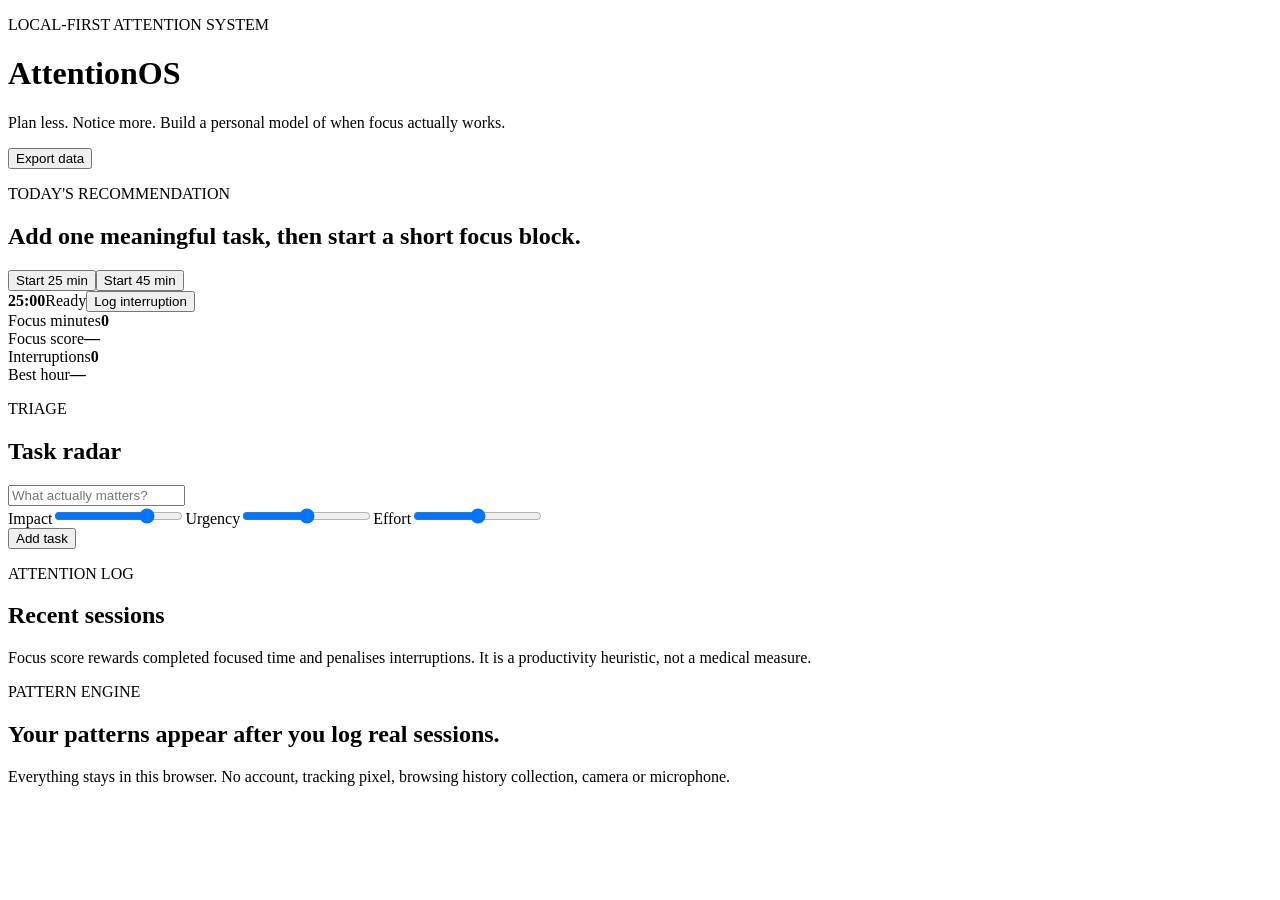
==== projects/attentionos/index.html @ cc58f020 "add AttentionOS product interface" ====
<!doctype html><html lang="en"><head><meta charset="utf-8"><meta name="viewport" content="width=device-width,initial-scale=1"><meta name="theme-color" content="#07111f"><title>AttentionOS</title><link rel="stylesheet" href="styles.css"></head><body><main class="shell"><header><div><p class="eyebrow">LOCAL-FIRST ATTENTION SYSTEM</p><h1>Attention<span>OS</span></h1><p class="sub">Plan less. Notice more. Build a personal model of when focus actually works.</p></div><button id="exportBtn" class="ghost">Export data</button></header><section class="hero panel"><div><p class="eyebrow">TODAY'S RECOMMENDATION</p><h2 id="recommendation">Add one meaningful task, then start a short focus block.</h2><div class="heroActions"><button id="start25">Start 25 min</button><button id="start45" class="ghost">Start 45 min</button></div></div><div class="timer"><strong id="timer">25:00</strong><span id="timerState">Ready</span><button id="interruptBtn" class="danger ghost">Log interruption</button></div></section><section class="metrics"><article class="panel"><span>Focus minutes</span><strong id="focusMinutes">0</strong></article><article class="panel"><span>Focus score</span><strong id="focusScore">—</strong></article><article class="panel"><span>Interruptions</span><strong id="interruptions">0</strong></article><article class="panel"><span>Best hour</span><strong id="bestHour">—</strong></article></section><section class="columns"><div class="panel"><p class="eyebrow">TRIAGE</p><h2>Task radar</h2><form id="taskForm"><input id="taskTitle" placeholder="What actually matters?" required maxlength="100"><div class="three"><label>Impact<input id="impact" type="range" min="1" max="5" value="4"></label><label>Urgency<input id="urgency" type="range" min="1" max="5" value="3"></label><label>Effort<input id="effort" type="range" min="1" max="5" value="3"></label></div><button>Add task</button></form><div id="tasks" class="list"></div></div><div class="panel"><p class="eyebrow">ATTENTION LOG</p><h2>Recent sessions</h2><p class="muted">Focus score rewards completed focused time and penalises interruptions. It is a productivity heuristic, not a medical measure.</p><div id="sessions" class="list"></div></div></section><section class="panel insight"><p class="eyebrow">PATTERN ENGINE</p><h2 id="insight">Your patterns appear after you log real sessions.</h2><p class="muted">Everything stays in this browser. No account, tracking pixel, browsing history collection, camera or microphone.</p></section></main><script src="core.js"></script><script src="app.js"></script></body></html>
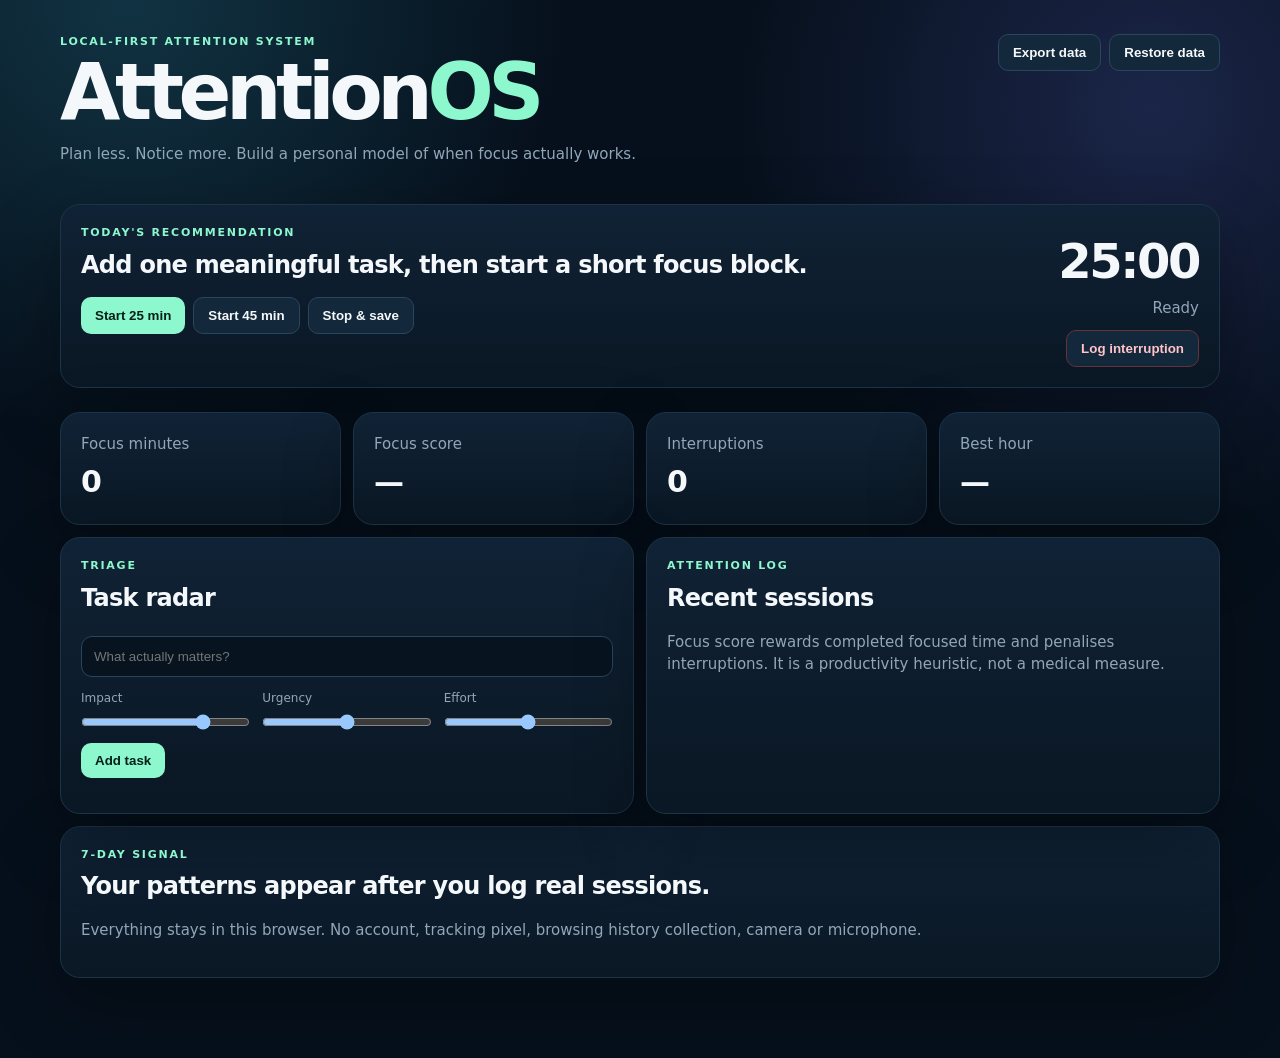
==== commit 4b164d6e: "QA: add session controls, restore, and weekly trend UI" ====
--- a/projects/attentionos/index.html
+++ b/projects/attentionos/index.html
@@ -1 +1 @@
-<!doctype html><html lang="en"><head><meta charset="utf-8"><meta name="viewport" content="width=device-width,initial-scale=1"><meta name="theme-color" content="#07111f"><title>AttentionOS</title><link rel="stylesheet" href="styles.css"></head><body><main class="shell"><header><div><p class="eyebrow">LOCAL-FIRST ATTENTION SYSTEM</p><h1>Attention<span>OS</span></h1><p class="sub">Plan less. Notice more. Build a personal model of when focus actually works.</p></div><button id="exportBtn" class="ghost">Export data</button></header><section class="hero panel"><div><p class="eyebrow">TODAY'S RECOMMENDATION</p><h2 id="recommendation">Add one meaningful task, then start a short focus block.</h2><div class="heroActions"><button id="start25">Start 25 min</button><button id="start45" class="ghost">Start 45 min</button></div></div><div class="timer"><strong id="timer">25:00</strong><span id="timerState">Ready</span><button id="interruptBtn" class="danger ghost">Log interruption</button></div></section><section class="metrics"><article class="panel"><span>Focus minutes</span><strong id="focusMinutes">0</strong></article><article class="panel"><span>Focus score</span><strong id="focusScore">—</strong></article><article class="panel"><span>Interruptions</span><strong id="interruptions">0</strong></article><article class="panel"><span>Best hour</span><strong id="bestHour">—</strong></article></section><section class="columns"><div class="panel"><p class="eyebrow">TRIAGE</p><h2>Task radar</h2><form id="taskForm"><input id="taskTitle" placeholder="What actually matters?" required maxlength="100"><div class="three"><label>Impact<input id="impact" type="range" min="1" max="5" value="4"></label><label>Urgency<input id="urgency" type="range" min="1" max="5" value="3"></label><label>Effort<input id="effort" type="range" min="1" max="5" value="3"></label></div><button>Add task</button></form><div id="tasks" class="list"></div></div><div class="panel"><p class="eyebrow">ATTENTION LOG</p><h2>Recent sessions</h2><p class="muted">Focus score rewards completed focused time and penalises interruptions. It is a productivity heuristic, not a medical measure.</p><div id="sessions" class="list"></div></div></section><section class="panel insight"><p class="eyebrow">PATTERN ENGINE</p><h2 id="insight">Your patterns appear after you log real sessions.</h2><p class="muted">Everything stays in this browser. No account, tracking pixel, browsing history collection, camera or microphone.</p></section></main><script src="core.js"></script><script src="app.js"></script></body></html>+<!doctype html><html lang="en"><head><meta charset="utf-8"><meta name="viewport" content="width=device-width,initial-scale=1"><meta name="theme-color" content="#07111f"><title>AttentionOS</title><link rel="stylesheet" href="styles.css"></head><body><main class="shell"><header><div><p class="eyebrow">LOCAL-FIRST ATTENTION SYSTEM</p><h1>Attention<span>OS</span></h1><p class="sub">Plan less. Notice more. Build a personal model of when focus actually works.</p></div><div class="heroActions"><button id="exportBtn" class="ghost">Export data</button><button id="importBtn" class="ghost">Restore data</button><input id="importFile" type="file" accept="application/json" hidden></div></header><section class="hero panel"><div><p class="eyebrow">TODAY'S RECOMMENDATION</p><h2 id="recommendation">Add one meaningful task, then start a short focus block.</h2><div class="heroActions"><button id="start25">Start 25 min</button><button id="start45" class="ghost">Start 45 min</button><button id="stopBtn" class="ghost" disabled>Stop & save</button></div></div><div class="timer"><strong id="timer">25:00</strong><span id="timerState" aria-live="polite">Ready</span><button id="interruptBtn" class="danger ghost" disabled>Log interruption</button></div></section><section class="metrics"><article class="panel"><span>Focus minutes</span><strong id="focusMinutes">0</strong></article><article class="panel"><span>Focus score</span><strong id="focusScore">—</strong></article><article class="panel"><span>Interruptions</span><strong id="interruptions">0</strong></article><article class="panel"><span>Best hour</span><strong id="bestHour">—</strong></article></section><section class="columns"><div class="panel"><p class="eyebrow">TRIAGE</p><h2>Task radar</h2><form id="taskForm"><input id="taskTitle" placeholder="What actually matters?" required maxlength="100"><div class="three"><label>Impact<input id="impact" type="range" min="1" max="5" value="4"></label><label>Urgency<input id="urgency" type="range" min="1" max="5" value="3"></label><label>Effort<input id="effort" type="range" min="1" max="5" value="3"></label></div><button>Add task</button></form><div id="tasks" class="list"></div></div><div class="panel"><p class="eyebrow">ATTENTION LOG</p><h2>Recent sessions</h2><p class="muted">Focus score rewards completed focused time and penalises interruptions. It is a productivity heuristic, not a medical measure.</p><div id="sessions" class="list"></div></div></section><section class="panel insight"><p class="eyebrow">7-DAY SIGNAL</p><h2 id="insight">Your patterns appear after you log real sessions.</h2><div id="weekTrend" class="list" aria-label="Seven day focus trend"></div><p class="muted">Everything stays in this browser. No account, tracking pixel, browsing history collection, camera or microphone.</p><p id="dataStatus" class="muted" aria-live="polite"></p></section></main><script src="core.js"></script><script src="app.js"></script></body></html>
--- a/projects/attentionos/styles.css
+++ b/projects/attentionos/styles.css
@@ -0,0 +1 @@
+:root{color-scheme:dark;--bg:#06101c;--text:#f5f8fb;--muted:#91a6b8;--line:#1d3347;--accent:#8df7ce}*{box-sizing:border-box}body{margin:0;background:radial-gradient(circle at 10% 0,#113343 0,transparent 28%),radial-gradient(circle at 90% 10%,#1b2548 0,transparent 28%),var(--bg);color:var(--text);font:15px/1.5 Inter,system-ui,sans-serif}.shell{width:min(1160px,calc(100% - 28px));margin:auto;padding:34px 0 80px}header,.hero{display:flex;justify-content:space-between;align-items:flex-start;gap:20px}h1{font-size:clamp(42px,7vw,78px);letter-spacing:-.07em;line-height:.9;margin:6px 0 16px}h1 span,.eyebrow{color:var(--accent)}h2{font-size:24px;letter-spacing:-.03em;margin:5px 0 14px}.eyebrow{font-size:11px;letter-spacing:.16em;font-weight:900;margin:0}.sub,.muted{color:var(--muted)}.panel{background:linear-gradient(180deg,#102235,#0a1724);border:1px solid var(--line);border-radius:20px;padding:20px;box-shadow:0 25px 70px #0005}.hero{margin:24px 0}.timer{text-align:right}.timer strong{display:block;font-size:48px;letter-spacing:-.05em}.timer span{display:block;color:var(--muted);margin-bottom:10px}.metrics{display:grid;grid-template-columns:repeat(4,1fr);gap:12px;margin:12px 0}.metrics span{color:var(--muted)}.metrics strong{display:block;font-size:30px;margin-top:4px}.columns{display:grid;grid-template-columns:1fr 1fr;gap:12px}.three{display:grid;grid-template-columns:repeat(3,1fr);gap:12px}label{font-size:12px;color:var(--muted)}input{width:100%;margin:6px 0 12px;padding:12px;border:1px solid #29455c;border-radius:11px;background:#07131f;color:var(--text)}input[type=range]{padding:0}button{border:0;border-radius:10px;padding:10px 14px;font-weight:850;background:var(--accent);color:#032019;cursor:pointer}.ghost{background:#13283a;color:var(--text);border:1px solid #2a465d}.danger{border-color:#64333c;color:#ffc3c9}.heroActions{display:flex;gap:8px}.list{margin-top:15px}.item{display:flex;justify-content:space-between;gap:14px;padding:12px 0;border-top:1px solid var(--line)}.item small{display:block;color:var(--muted)}.score{font-weight:900;color:var(--accent)}.insight{margin-top:12px}@media(max-width:760px){header,.hero{display:block}.timer{text-align:left;margin-top:20px}.metrics{grid-template-columns:1fr 1fr}.columns{grid-template-columns:1fr}.three{grid-template-columns:1fr}}
